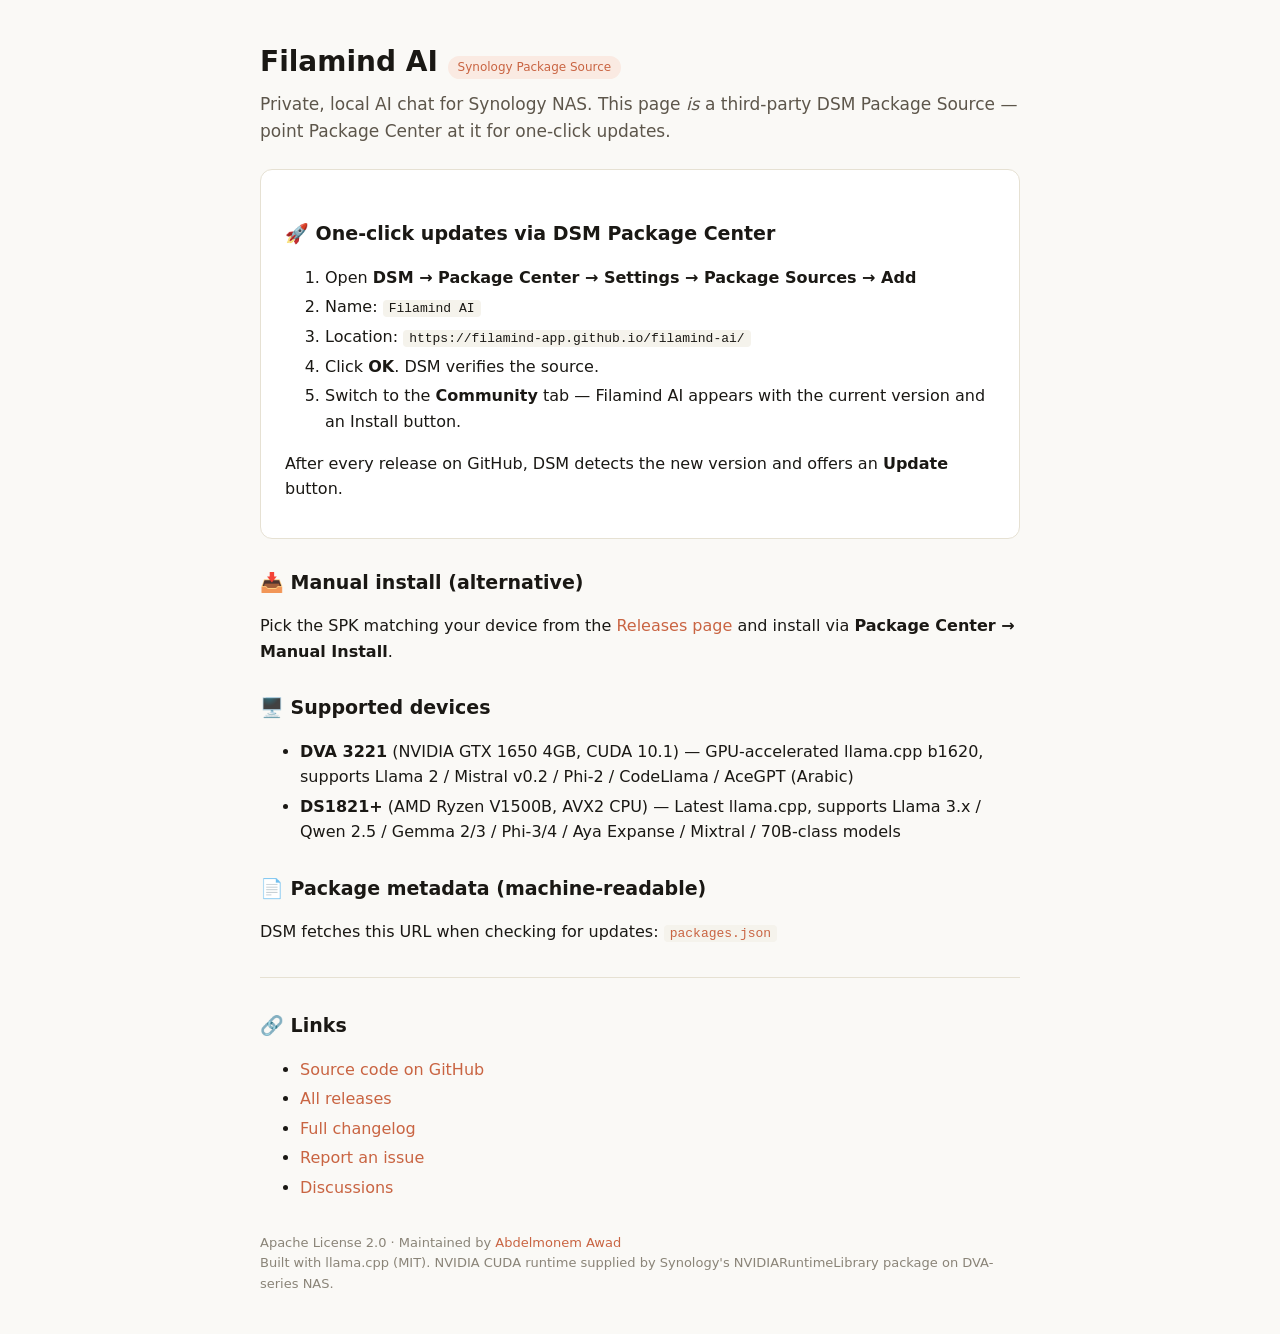
==== docs/index.html @ 8ab15eb1 "docs(pages): add static index.html landing page Pages is served via workflow (not Jekyll), so docs/i" ====
<!DOCTYPE html>
<html lang="en">
<head>
<meta charset="UTF-8">
<meta name="viewport" content="width=device-width, initial-scale=1.0">
<title>Filamind AI — Package Source for Synology DSM</title>
<style>
  :root { color-scheme: light dark; }
  body {
    font-family: -apple-system, BlinkMacSystemFont, "Segoe UI", system-ui, sans-serif;
    max-width: 760px; margin: 0 auto; padding: 40px 24px;
    line-height: 1.6; color: #1a1814; background: #faf9f6;
  }
  @media (prefers-color-scheme: dark) {
    body { color: #ece9e0; background: #1f1e1c; }
    code { background: #2a2926; }
    .card { background: #28272540; border-color: #36332c; }
  }
  h1 { margin: 0 0 6px; font-size: 28px; }
  h2 { margin: 28px 0 8px; font-size: 19px; }
  .lede { color: #5d564b; margin: 0 0 24px; font-size: 17px; }
  .card {
    background: #fff; border: 1px solid #e6e1d3; border-radius: 12px;
    padding: 20px 24px; margin: 16px 0;
  }
  code, pre { font-family: "SF Mono", Menlo, monospace; font-size: 13px; }
  code { background: #f5f3ec; padding: 1px 6px; border-radius: 4px; }
  pre {
    background: #1f1e1c; color: #ece9e0; padding: 12px 14px;
    border-radius: 8px; overflow-x: auto; font-size: 12px;
  }
  a { color: #c96442; text-decoration: none; }
  a:hover { text-decoration: underline; }
  ol li, ul li { margin: 4px 0; }
  .pill {
    display: inline-block; padding: 2px 10px; border-radius: 999px;
    font-size: 12px; font-weight: 500;
    background: #faeae2; color: #c96442;
  }
  hr { border: 0; border-top: 1px solid #e6e1d3; margin: 32px 0; }
  footer { color: #8a8478; font-size: 13px; margin-top: 32px; }
</style>
</head>
<body>

<h1>Filamind AI <span class="pill">Synology Package Source</span></h1>
<p class="lede">Private, local AI chat for Synology NAS. This page <em>is</em> a third-party DSM Package Source — point Package Center at it for one-click updates.</p>

<div class="card">
  <h2>🚀 One-click updates via DSM Package Center</h2>
  <ol>
    <li>Open <b>DSM → Package Center → Settings → Package Sources → Add</b></li>
    <li>Name: <code>Filamind AI</code></li>
    <li>Location: <code>https://filamind-app.github.io/filamind-ai/</code></li>
    <li>Click <b>OK</b>. DSM verifies the source.</li>
    <li>Switch to the <b>Community</b> tab — Filamind AI appears with the current version and an Install button.</li>
  </ol>
  <p>After every release on GitHub, DSM detects the new version and offers an <b>Update</b> button.</p>
</div>

<h2>📥 Manual install (alternative)</h2>
<p>Pick the SPK matching your device from the <a href="https://github.com/filamind-app/filamind-ai/releases">Releases page</a> and install via <b>Package Center → Manual Install</b>.</p>

<h2>🖥️ Supported devices</h2>
<ul>
  <li><b>DVA 3221</b> (NVIDIA GTX 1650 4GB, CUDA 10.1) — GPU-accelerated llama.cpp b1620, supports Llama 2 / Mistral v0.2 / Phi-2 / CodeLlama / AceGPT (Arabic)</li>
  <li><b>DS1821+</b> (AMD Ryzen V1500B, AVX2 CPU) — Latest llama.cpp, supports Llama 3.x / Qwen 2.5 / Gemma 2/3 / Phi-3/4 / Aya Expanse / Mixtral / 70B-class models</li>
</ul>

<h2>📄 Package metadata (machine-readable)</h2>
<p>DSM fetches this URL when checking for updates: <a href="packages.json"><code>packages.json</code></a></p>

<hr>

<h2>🔗 Links</h2>
<ul>
  <li><a href="https://github.com/filamind-app/filamind-ai">Source code on GitHub</a></li>
  <li><a href="https://github.com/filamind-app/filamind-ai/releases">All releases</a></li>
  <li><a href="https://github.com/filamind-app/filamind-ai/blob/main/CHANGELOG.md">Full changelog</a></li>
  <li><a href="https://github.com/filamind-app/filamind-ai/issues">Report an issue</a></li>
  <li><a href="https://github.com/filamind-app/filamind-ai/discussions">Discussions</a></li>
</ul>

<footer>
  Apache License 2.0 · Maintained by <a href="mailto:eg2@live.com">Abdelmonem Awad</a><br>
  Built with llama.cpp (MIT). NVIDIA CUDA runtime supplied by Synology's NVIDIARuntimeLibrary package on DVA-series NAS.
</footer>

</body>
</html>
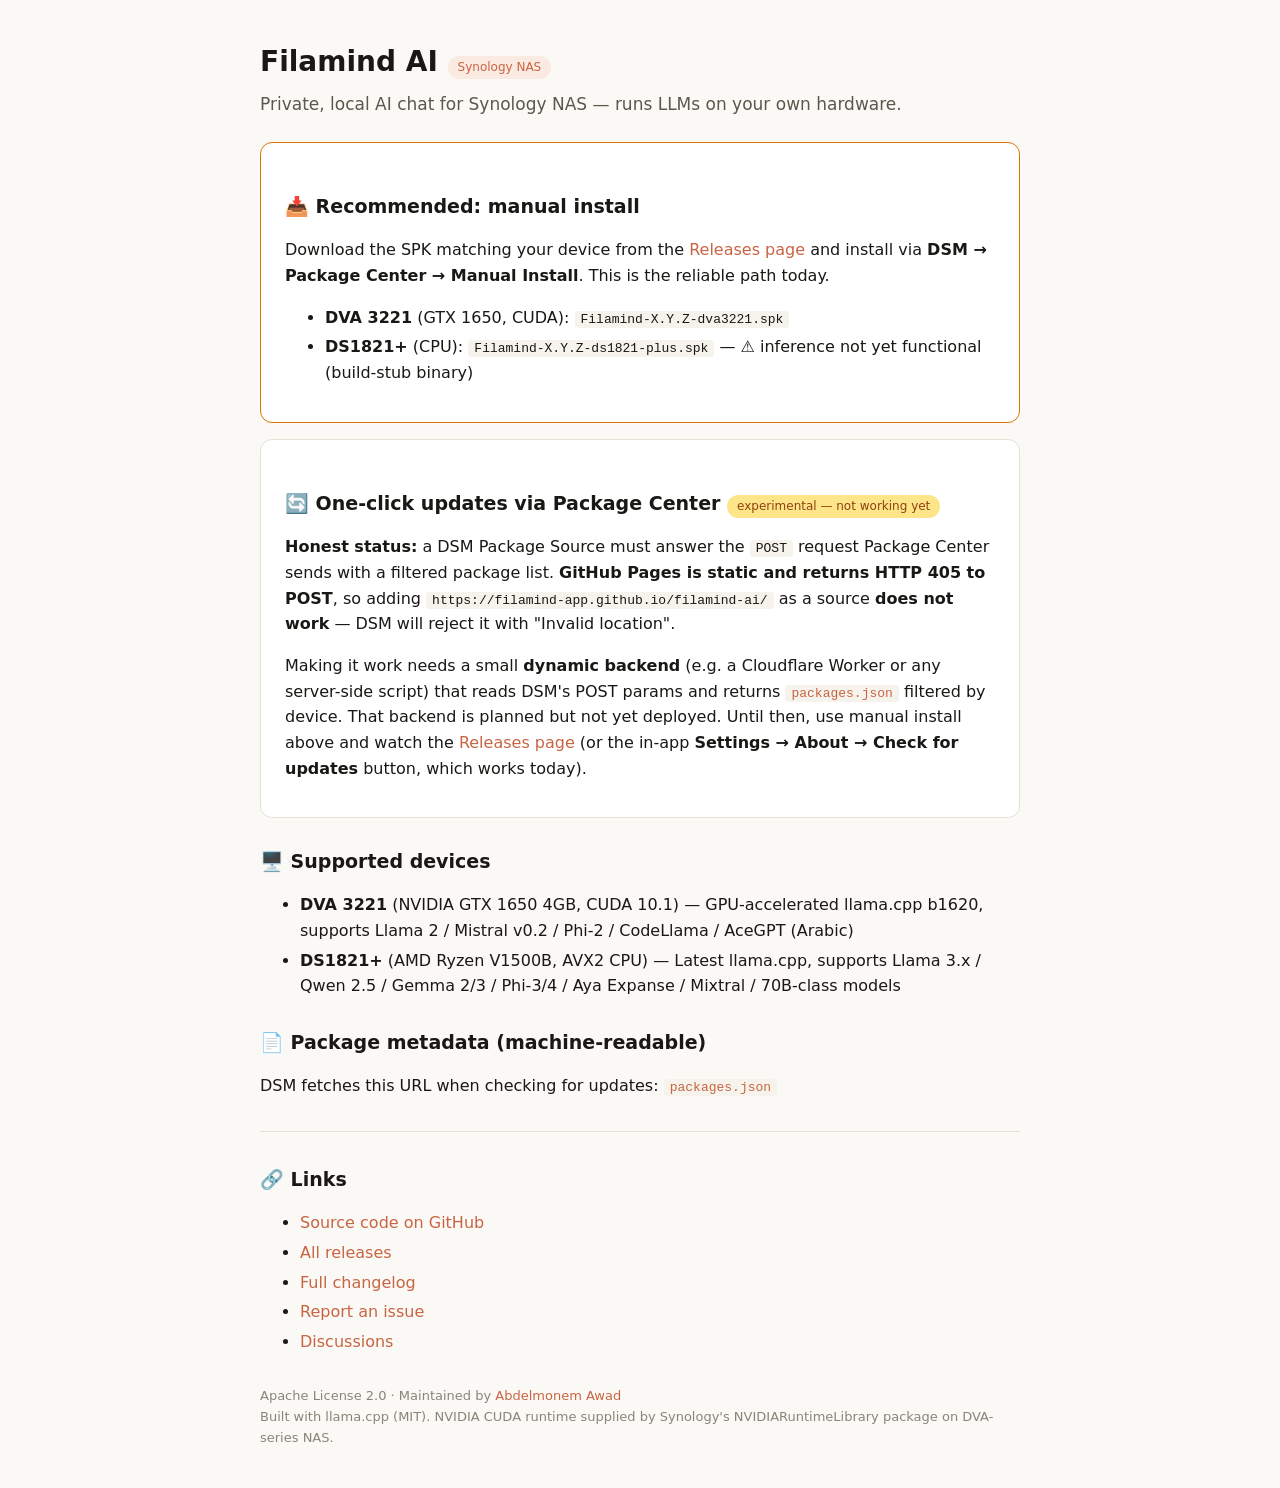
==== commit b56532d5: "v1.3.2: security hardening + UI fixes + honesty pass Result of a candid 6-perspective internal audit" ====
--- a/docs/index.html
+++ b/docs/index.html
@@ -43,23 +43,23 @@
 </head>
 <body>
 
-<h1>Filamind AI <span class="pill">Synology Package Source</span></h1>
-<p class="lede">Private, local AI chat for Synology NAS. This page <em>is</em> a third-party DSM Package Source — point Package Center at it for one-click updates.</p>
+<h1>Filamind AI <span class="pill">Synology NAS</span></h1>
+<p class="lede">Private, local AI chat for Synology NAS — runs LLMs on your own hardware.</p>
+
+<div class="card" style="border-color:#d97706;">
+  <h2>📥 Recommended: manual install</h2>
+  <p>Download the SPK matching your device from the <a href="https://github.com/filamind-app/filamind-ai/releases">Releases page</a> and install via <b>DSM → Package Center → Manual Install</b>. This is the reliable path today.</p>
+  <ul>
+    <li><b>DVA 3221</b> (GTX 1650, CUDA): <code>Filamind-X.Y.Z-dva3221.spk</code></li>
+    <li><b>DS1821+</b> (CPU): <code>Filamind-X.Y.Z-ds1821-plus.spk</code> — ⚠️ inference not yet functional (build-stub binary)</li>
+  </ul>
+</div>
 
 <div class="card">
-  <h2>🚀 One-click updates via DSM Package Center</h2>
-  <ol>
-    <li>Open <b>DSM → Package Center → Settings → Package Sources → Add</b></li>
-    <li>Name: <code>Filamind AI</code></li>
-    <li>Location: <code>https://filamind-app.github.io/filamind-ai/</code></li>
-    <li>Click <b>OK</b>. DSM verifies the source.</li>
-    <li>Switch to the <b>Community</b> tab — Filamind AI appears with the current version and an Install button.</li>
-  </ol>
-  <p>After every release on GitHub, DSM detects the new version and offers an <b>Update</b> button.</p>
+  <h2>🔄 One-click updates via Package Center <span class="pill" style="background:#fde68a;color:#92400e;">experimental — not working yet</span></h2>
+  <p><b>Honest status:</b> a DSM Package Source must answer the <code>POST</code> request Package Center sends with a filtered package list. <b>GitHub Pages is static and returns HTTP 405 to POST</b>, so adding <code>https://filamind-app.github.io/filamind-ai/</code> as a source <b>does not work</b> — DSM will reject it with "Invalid location".</p>
+  <p>Making it work needs a small <b>dynamic backend</b> (e.g. a Cloudflare Worker or any server-side script) that reads DSM's POST params and returns <a href="packages.json"><code>packages.json</code></a> filtered by device. That backend is planned but not yet deployed. Until then, use manual install above and watch the <a href="https://github.com/filamind-app/filamind-ai/releases">Releases page</a> (or the in-app <b>Settings → About → Check for updates</b> button, which works today).</p>
 </div>
-
-<h2>📥 Manual install (alternative)</h2>
-<p>Pick the SPK matching your device from the <a href="https://github.com/filamind-app/filamind-ai/releases">Releases page</a> and install via <b>Package Center → Manual Install</b>.</p>
 
 <h2>🖥️ Supported devices</h2>
 <ul>
